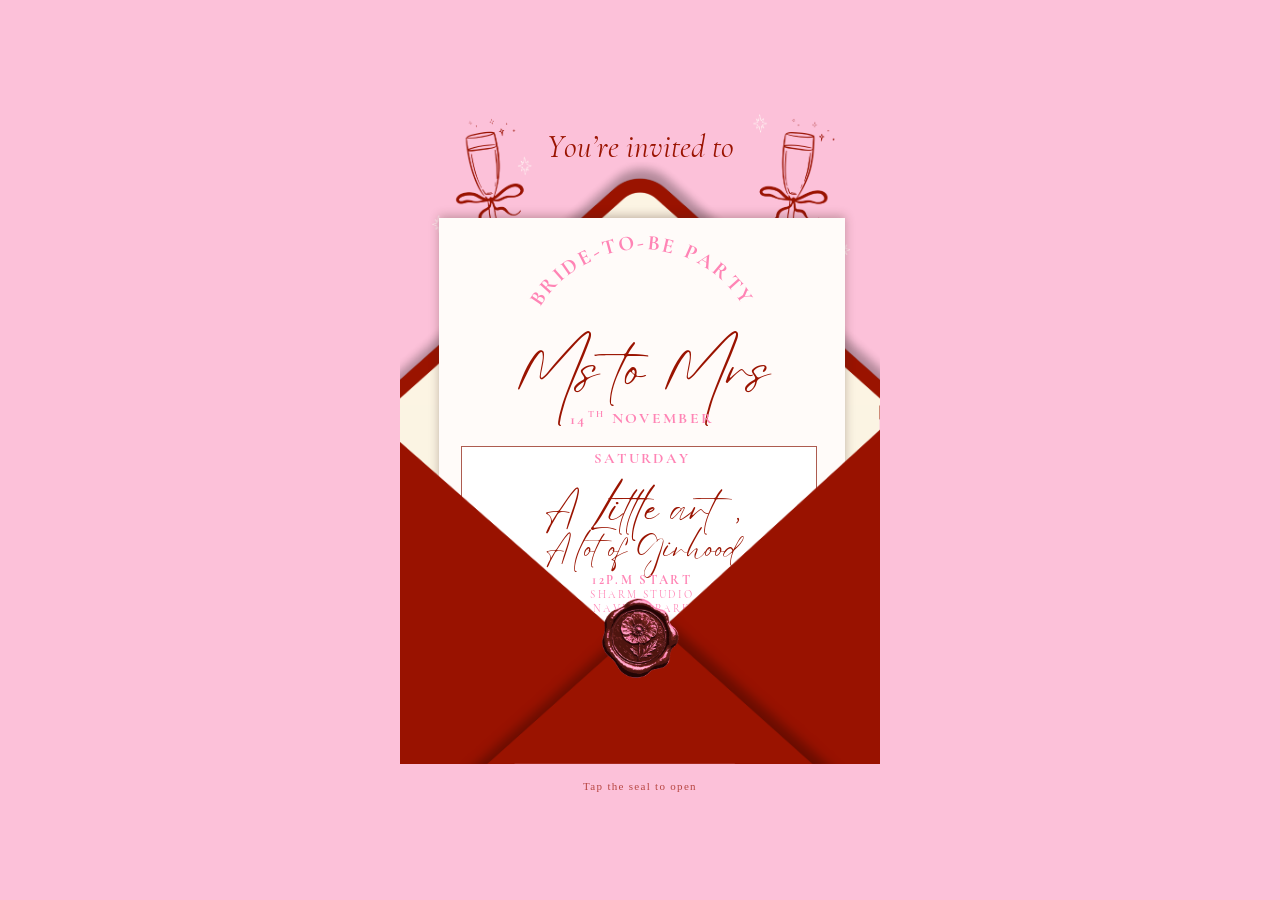
==== index.html @ 6bef18f3 "Build mobile party invitation from Canva design" ====
<!doctype html>
<html lang="en">
<head>
  <meta charset="UTF-8">
  <meta name="viewport" content="width=device-width, initial-scale=1, viewport-fit=cover">
  <meta name="theme-color" content="#fcc1d9">
  <meta name="description" content="You’re invited to a Bride-to-Be Party. November 14, 12 p.m. — Sharm Studio, Navroz Park.">
  <title>Ms to Mrs — You’re invited</title>
  <link rel="preload" href="assets/EyesomeScript.ttf" as="font" type="font/ttf" crossorigin>
  <link rel="preload" href="assets/CormorantGaramond-Bold.ttf" as="font" type="font/ttf" crossorigin>
  <link rel="stylesheet" href="styles.css">
  <script src="script.js" defer></script>
</head>
<body>
  <main class="invitation" aria-label="Bride-to-Be Party invitation">
    <div class="scene" id="invitation-scene">
      <img class="layer decorations" src="assets/decorations.webp" alt="" aria-hidden="true">
      <p class="intro">You’re invited to</p>
      <img class="layer envelope-back" src="assets/envelope-back.webp" alt="" aria-hidden="true">

      <article class="card" id="invitation-card" aria-label="Party details">
        <svg class="arched-heading" viewBox="0 0 790 235" role="img" aria-label="Bride-to-Be Party">
          <defs><path id="heading-arc" d="M 172,205 A 230,230 0 0,1 618,205"/></defs>
          <text><textPath href="#heading-arc" startOffset="50%" text-anchor="middle">BRIDE-TO-BE PARTY</textPath></text>
        </svg>
        <h1 class="script title">Ms to Mrs</h1>
        <p class="date"><span>14<sup>th</sup></span> November</p>
        <div class="event-frame" aria-hidden="true"></div>
        <p class="day">Saturday</p>
        <p class="script activity">A Little art,</p>
        <p class="script together">A lot of Girhood</p>
        <p class="time">12p.m start</p>
        <p class="venue">Sharm Studio<br>Navroz Park</p>
        <p class="rsvp">Please RSVP before 12nd of November</p>
      </article>

      <img class="layer envelope-front" src="assets/envelope-front.webp" alt="" aria-hidden="true">
      <button class="seal" type="button" aria-label="Open invitation" aria-expanded="false" aria-controls="invitation-card">
        <img src="assets/wax-seal.webp" alt="Wax seal with a poppy flower" draggable="false">
      </button>
    </div>
    <p class="hint" aria-live="polite">Tap the seal to open</p>
  </main>
</body>
</html>
---- styles.css ----
@font-face {
  font-family: Cormorant;
  src: url('assets/CormorantGaramond-Regular.ttf') format('truetype');
  font-style: normal;
  font-weight: 400;
  font-display: swap;
}
@font-face {
  font-family: Cormorant;
  src: url('assets/CormorantGaramond-Bold.ttf') format('truetype');
  font-style: normal;
  font-weight: 700;
  font-display: swap;
}
@font-face {
  font-family: Cormorant;
  src: url('assets/CormorantGaramond-Italic.ttf') format('truetype');
  font-style: italic;
  font-weight: 400;
  font-display: swap;
}
@font-face {
  font-family: Eyesome;
  src: url('assets/EyesomeScript.ttf') format('truetype');
  font-weight: 400;
  font-display: swap;
}
:root {
  color-scheme: light;
  --pink: #fcc1d9;
  --ink: #9a1300;
  --lettering: #ff84b5;
}
* { box-sizing: border-box; }
html { background: var(--pink); }
body {
  margin: 0;
  min-height: 100vh;
  min-height: 100svh;
  display: grid;
  place-items: center;
  padding: env(safe-area-inset-top) env(safe-area-inset-right) env(safe-area-inset-bottom) env(safe-area-inset-left);
  background: var(--pink);
  color: var(--ink);
  -webkit-tap-highlight-color: transparent;
}
p, h1 { margin: 0; font-weight: 400; }
.invitation { width: min(100%, 480px); }
.scene {
  position: relative;
  container-type: inline-size;
  isolation: isolate;
  width: 100%;
  aspect-ratio: 930 / 1311;
  overflow: hidden;
  --unit: calc(100cqw / 930);
  font-family: Cormorant, Georgia, serif;
}
.layer { position: absolute; inset: 0; width: 100%; height: 100%; pointer-events: none; user-select: none; }
.decorations { z-index: 0; }
.intro {
  position: absolute;
  z-index: 1;
  top: calc(78.86 * var(--unit));
  left: 0;
  width: 100%;
  font-size: calc(60.91 * var(--unit));
  line-height: 1.211;
  font-style: italic;
  text-align: center;
}
.envelope-back { z-index: 2; }
.card {
  position: absolute;
  z-index: 3;
  left: calc(75.3 * var(--unit));
  top: calc(253.9 * var(--unit));
  width: calc(787 * var(--unit));
  height: calc(1030 * var(--unit));
  background: #fffbf9;
  box-shadow: 0 calc(-3 * var(--unit)) calc(18 * var(--unit)) #44251e50;
  text-align: center;
  transition: transform 2.4s cubic-bezier(.22,.68,.2,1);
  will-change: transform;
}
.card > p, .card > h1 { position: absolute; width: 100%; }
.arched-heading {
  position: absolute;
  top: calc(30 * var(--unit));
  left: 0;
  width: 100%;
  height: calc(235 * var(--unit));
  overflow: visible;
  fill: var(--lettering);
  font-family: Cormorant, Georgia, serif;
  font-size: 40.69px;
  font-weight: 700;
  letter-spacing: 5px;
}
.script { font-family: Eyesome, cursive; line-height: 1.3; }
.title { top: calc(222.05 * var(--unit)); font-size: calc(109.67 * var(--unit)); }
.date, .day, .time { color: var(--lettering); font-weight: 700; text-transform: uppercase; letter-spacing: calc(4.5 * var(--unit)); line-height: 1.211; }
.date { top: calc(371 * var(--unit)); font-size: calc(30.01 * var(--unit)); }
.date sup { font-size: .6em; vertical-align: super; margin-left: .12em; }
.event-frame {
  position: absolute;
  left: calc(42 * var(--unit));
  top: calc(441 * var(--unit));
  width: calc(691 * var(--unit));
  height: calc(343 * var(--unit));
  background: #fff;
  border: max(.5px, calc(.75 * var(--unit))) solid #ad5c50;
}
.day { top: calc(449.97 * var(--unit)); font-size: calc(28.53 * var(--unit)); }
.activity { top: calc(512.26 * var(--unit)); font-size: calc(79.35 * var(--unit)); }
.together { top: calc(604.71 * var(--unit)); font-size: calc(58.02 * var(--unit)); }
.time { top: calc(688.19 * var(--unit)); font-size: calc(25 * var(--unit)); }
.venue {
  top: calc(716.31 * var(--unit));
  font-size: calc(20.76 * var(--unit));
  line-height: 1.333;
  color: var(--lettering);
  text-transform: uppercase;
  letter-spacing: calc(4.1 * var(--unit));
}
.rsvp { top: calc(862.66 * var(--unit)); font-size: calc(31.22 * var(--unit)); font-style: italic; line-height: 1.211; white-space: nowrap; }
.envelope-front { z-index: 4; }
.seal {
  position: absolute;
  z-index: 5;
  left: calc(385 * var(--unit));
  top: calc(985 * var(--unit));
  width: calc(180 * var(--unit));
  height: calc(185 * var(--unit));
  border: 0;
  padding: 0;
  background: none;
  cursor: pointer;
  touch-action: manipulation;
  transition: transform .3s;
}
.seal img { width: 100%; height: 100%; display: block; }
.seal:hover { transform: rotate(-5deg); }
.seal:active { transform: scale(.94); }
.seal:focus-visible { outline: 2px solid #fffbf9; outline-offset: 5px; border-radius: 50%; }
.scene.is-open .card { transform: translateY(calc(-270 * var(--unit))); }
.hint {
  padding: 14px 16px 18px;
  text-align: center;
  font: 11px/1.5 Georgia, serif;
  letter-spacing: 1.3px;
  color: var(--ink);
  opacity: .7;
}
/* The invitation stays readable even when JavaScript is disabled. */
@media (scripting: none) {
  .card { transform: translateY(calc(-270 * var(--unit))); }
  .seal { pointer-events: none; }
  .hint { display: none; }
}
@media (prefers-reduced-motion: reduce) {
  .card, .seal { transition: none; }
}
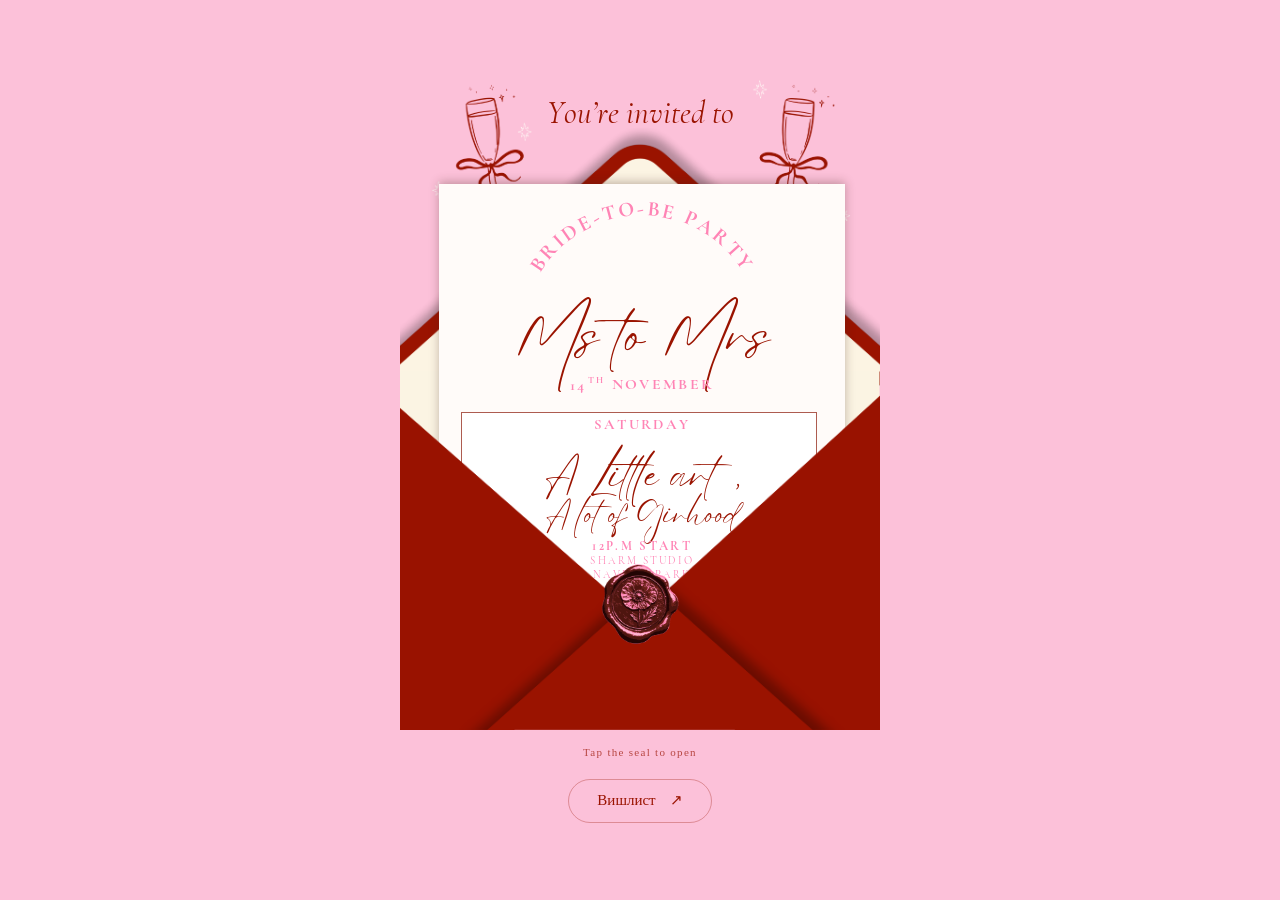
==== commit 1cd33450: "Add mobile wishlist page and invitation navigation" ====
--- a/index.html
+++ b/index.html
@@ -40,6 +40,9 @@
       </button>
     </div>
     <p class="hint" aria-live="polite">Tap the seal to open</p>
+    <nav class="invitation-links" aria-label="More about the party">
+      <a href="wishlist.html" lang="ru">Вишлист <span aria-hidden="true">↗</span></a>
+    </nav>
   </main>
 </body>
 </html>
--- a/styles.css
+++ b/styles.css
@@ -161,3 +161,21 @@
 @media (prefers-reduced-motion: reduce) {
   .card, .seal { transition: none; }
 }
+
+.invitation-links { display: flex; justify-content: center; padding: 0 20px 24px; }
+.invitation-links a {
+  display: inline-flex;
+  align-items: center;
+  justify-content: center;
+  gap: 14px;
+  min-height: 44px;
+  padding: 10px 28px;
+  border: 1px solid #9a130050;
+  border-radius: 999px;
+  color: var(--ink);
+  font: 15px/1.4 Georgia, serif;
+  text-decoration: none;
+  touch-action: manipulation;
+}
+.invitation-links a:hover { background: #fffbf955; }
+.invitation-links a:focus-visible { outline: 2px solid var(--ink); outline-offset: 4px; }
